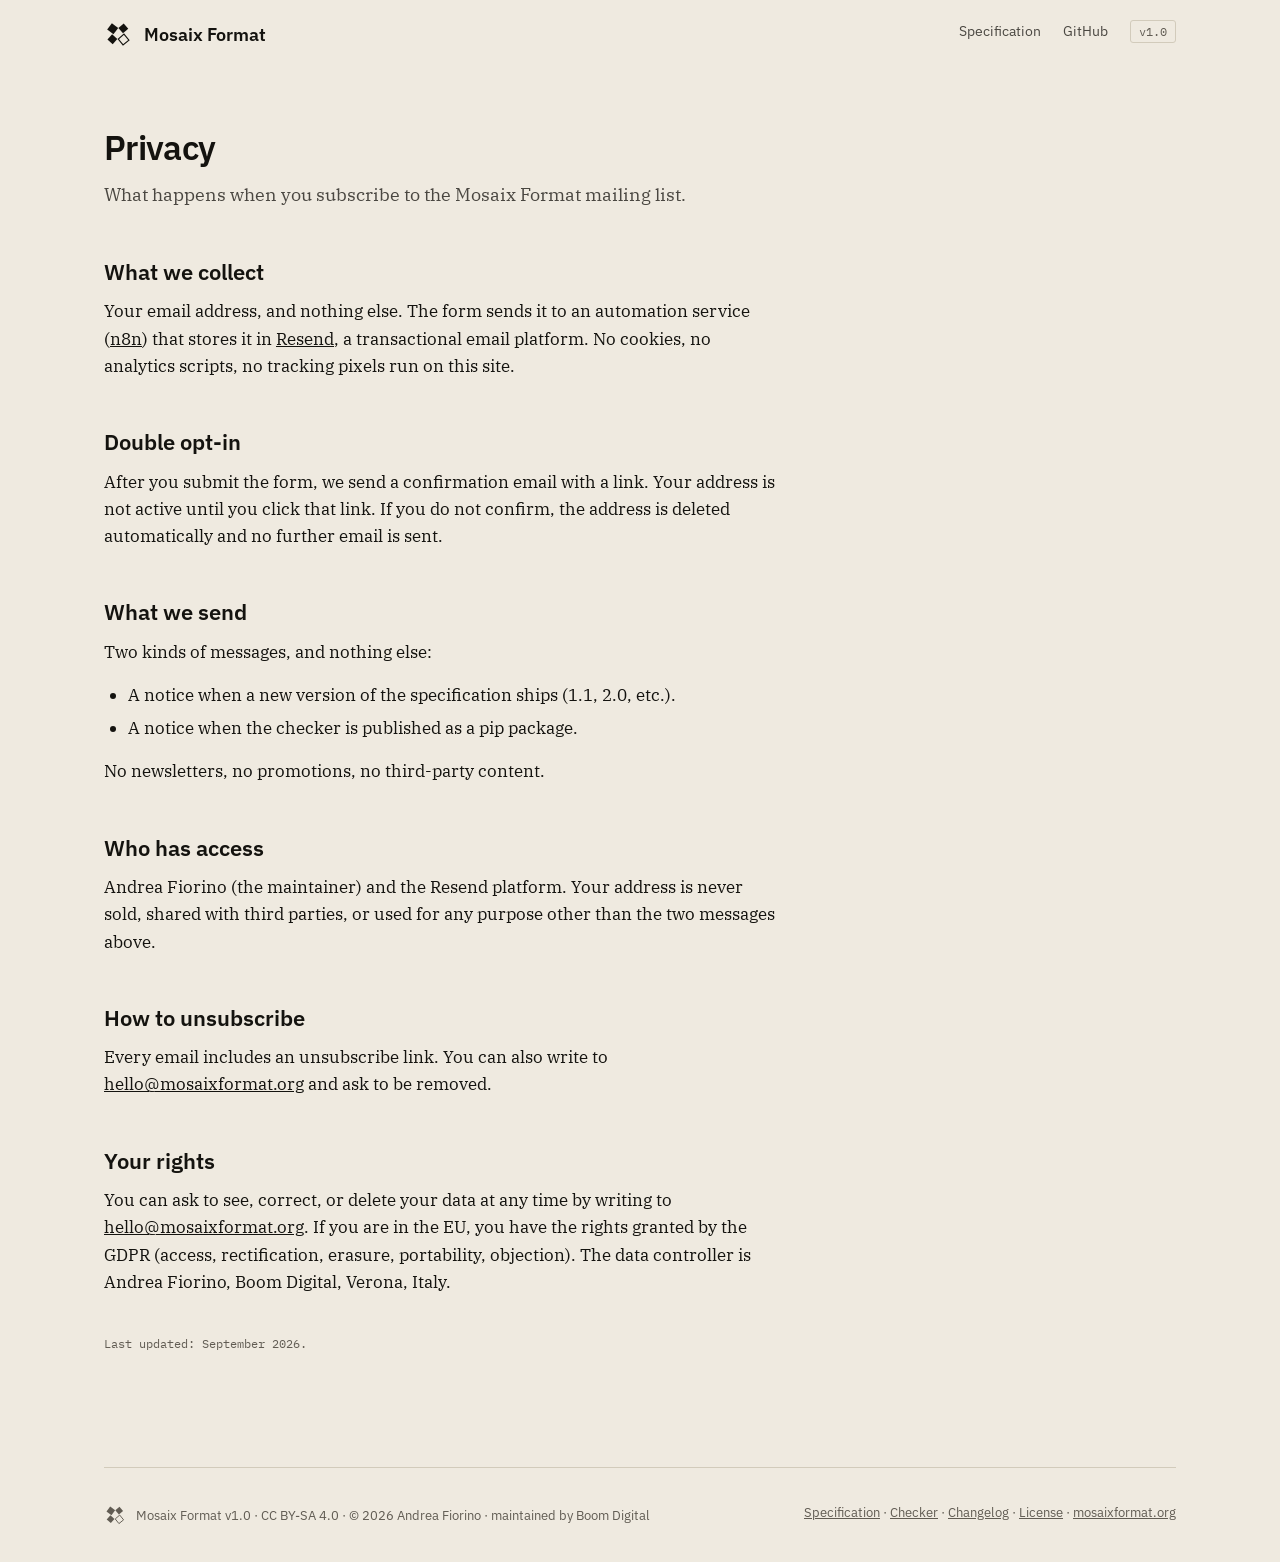
==== site/privacy.html @ 6bbe11b6 "site: keep-me-posted form, privacy page, Claude Skill files Wires the newsletter form to the real n8" ====
<!doctype html>
<html lang="en">
<head>
<meta charset="utf-8">
<meta name="viewport" content="width=device-width, initial-scale=1">
<title>Privacy — Mosaix Format</title>
<meta name="description" content="What we collect when you subscribe to the Mosaix Format mailing list, and your rights.">
<link rel="canonical" href="https://mosaixformat.org/privacy.html">
<link rel="icon" type="image/svg+xml" href="favicon.svg">
<link rel="stylesheet" href="fonts/plex.css">
<style>
  :root{--paper:#efeae0;--paper2:#e4ded1;--ink:#14130f;--ink2:#4a4741;--ink3:#615c53;--line:#d2cbbb;--gold:#c9a227;
    --sans:"IBM Plex Sans",system-ui,sans-serif;--serif:"IBM Plex Serif",Georgia,serif;--mono:"IBM Plex Mono",Menlo,monospace;--w:1120px}
  *{box-sizing:border-box}
  body{margin:0;background:var(--paper);color:var(--ink);font:17px/1.6 var(--serif);-webkit-font-smoothing:antialiased}
  a{color:inherit}
  .wrap{max-width:var(--w);margin:0 auto;padding:0 24px}
  nav{display:flex;align-items:center;justify-content:space-between;padding:20px 0;font:14px var(--sans);gap:12px}
  nav .brand{display:flex;align-items:center;gap:12px;font-weight:600;font-size:18px;text-decoration:none}
  nav .brand svg{width:28px;height:28px}
  nav ul{list-style:none;display:flex;gap:22px;margin:0;padding:0}
  nav ul a{color:var(--ink2);text-decoration:none}nav ul a:hover{color:var(--ink)}
  nav .ver{font:12px var(--mono);color:var(--ink3);border:1px solid var(--line);padding:3px 8px;border-radius:3px;white-space:nowrap}
  .content{max-width:680px;padding:60px 0 100px}
  h1{font:600 34px/1.15 var(--sans);letter-spacing:-.02em;margin:0 0 14px}
  h2{font:600 22px/1.3 var(--sans);margin:48px 0 12px}
  p{margin:0 0 16px}
  ul{margin:0 0 16px;padding-left:24px}
  li{margin:0 0 6px}
  .sub{color:var(--ink2);font-size:18px;margin:0 0 40px}
  .cap{font:11.5px var(--mono);color:var(--ink3);margin-top:40px}
  footer{padding:36px 0;border-top:1px solid var(--line);font:12.5px var(--sans);color:var(--ink3);display:flex;flex-wrap:wrap;justify-content:space-between;gap:12px}
  footer .fb{display:flex;align-items:center;gap:10px}
  footer .fb svg{width:22px;height:22px}
  footer a{color:var(--ink3);text-decoration:underline}
  @media(max-width:600px){.content{padding:40px 0 60px}h1{font-size:28px}}
</style>
</head>
<body>
<div class="wrap">

<nav>
  <a class="brand" href="/">
    <svg viewBox="0 0 100 100" aria-hidden="true"><g fill="currentColor"><polygon transform="translate(31 31) rotate(41)" points="-15,-13 13,-15 15,13 -13,15"/><polygon transform="translate(69 30) rotate(47)" points="-12,-13 13,-12 12,13 -13,12"/><polygon transform="translate(30 69) rotate(44)" points="-13,-12 12,-13 13,12 -12,13"/></g><polygon transform="translate(70 70) rotate(49)" points="-14,-14 14,-13 13,14 -14,13" fill="none" stroke="currentColor" stroke-width="4"/></svg>
    Mosaix Format
  </a>
  <ul>
    <li><a href="spec.html">Specification</a></li>
    <li><a href="https://github.com/mosaix-format/spec">GitHub</a></li>
    <li><span class="ver">v1.0</span></li>
  </ul>
</nav>

<div class="content">
  <h1>Privacy</h1>
  <p class="sub">What happens when you subscribe to the Mosaix Format mailing list.</p>

  <h2>What we collect</h2>
  <p>Your email address, and nothing else. The form sends it to an automation service (<a href="https://n8n.io">n8n</a>) that stores it in <a href="https://resend.com">Resend</a>, a transactional email platform. No cookies, no analytics scripts, no tracking pixels run on this site.</p>

  <h2>Double opt-in</h2>
  <p>After you submit the form, we send a confirmation email with a link. Your address is not active until you click that link. If you do not confirm, the address is deleted automatically and no further email is sent.</p>

  <h2>What we send</h2>
  <p>Two kinds of messages, and nothing else:</p>
  <ul>
    <li>A notice when a new version of the specification ships (1.1, 2.0, etc.).</li>
    <li>A notice when the checker is published as a pip package.</li>
  </ul>
  <p>No newsletters, no promotions, no third-party content.</p>

  <h2>Who has access</h2>
  <p>Andrea Fiorino (the maintainer) and the Resend platform. Your address is never sold, shared with third parties, or used for any purpose other than the two messages above.</p>

  <h2>How to unsubscribe</h2>
  <p>Every email includes an unsubscribe link. You can also write to <a href="mailto:hello@mosaixformat.org">hello@mosaixformat.org</a> and ask to be removed.</p>

  <h2>Your rights</h2>
  <p>You can ask to see, correct, or delete your data at any time by writing to <a href="mailto:hello@mosaixformat.org">hello@mosaixformat.org</a>. If you are in the EU, you have the rights granted by the GDPR (access, rectification, erasure, portability, objection). The data controller is Andrea Fiorino, Boom Digital, Verona, Italy.</p>

  <p class="cap">Last updated: September 2026.</p>
</div>

<footer>
  <span class="fb"><svg viewBox="0 0 100 100" aria-hidden="true"><g fill="currentColor"><polygon transform="translate(31 31) rotate(41)" points="-15,-13 13,-15 15,13 -13,15"/><polygon transform="translate(69 30) rotate(47)" points="-12,-13 13,-12 12,13 -13,12"/><polygon transform="translate(30 69) rotate(44)" points="-13,-12 12,-13 13,12 -12,13"/></g><polygon transform="translate(70 70) rotate(49)" points="-14,-14 14,-13 13,14 -14,13" fill="none" stroke="currentColor" stroke-width="4"/></svg>Mosaix Format v1.0 · CC BY-SA 4.0 · © 2026 Andrea Fiorino · maintained by Boom Digital</span>
  <span><a href="spec.html">Specification</a> · <a href="spec.html#checker">Checker</a> · <a href="CHANGELOG.md">Changelog</a> · <a href="LICENSE.md">License</a> · <a href="https://mosaixformat.org">mosaixformat.org</a></span>
</footer>
</div>
</body>
</html>
---- site/fonts/plex.css ----
/* IBM Plex — SIL Open Font License 1.1 — latin subset, self-hosted */
@font-face{font-family:'IBM Plex Mono';font-style:normal;font-weight:400;font-display:swap;src:url(IBMPlexMono-400.woff2) format('woff2')}
@font-face{font-family:'IBM Plex Mono';font-style:normal;font-weight:500;font-display:swap;src:url(IBMPlexMono-500.woff2) format('woff2')}
@font-face{font-family:'IBM Plex Serif';font-style:italic;font-weight:400;font-display:swap;src:url(IBMPlexSerif-400-italic.woff2) format('woff2')}
@font-face{font-family:'IBM Plex Serif';font-style:normal;font-weight:400;font-display:swap;src:url(IBMPlexSerif-400.woff2) format('woff2')}
@font-face{font-family:'IBM Plex Serif';font-style:normal;font-weight:600;font-display:swap;src:url(IBMPlexSerif-600.woff2) format('woff2')}
@font-face{font-family:'IBM Plex Sans';font-style:normal;font-weight:400 600;font-display:swap;src:url(IBMPlexSans-var.woff2) format('woff2')}
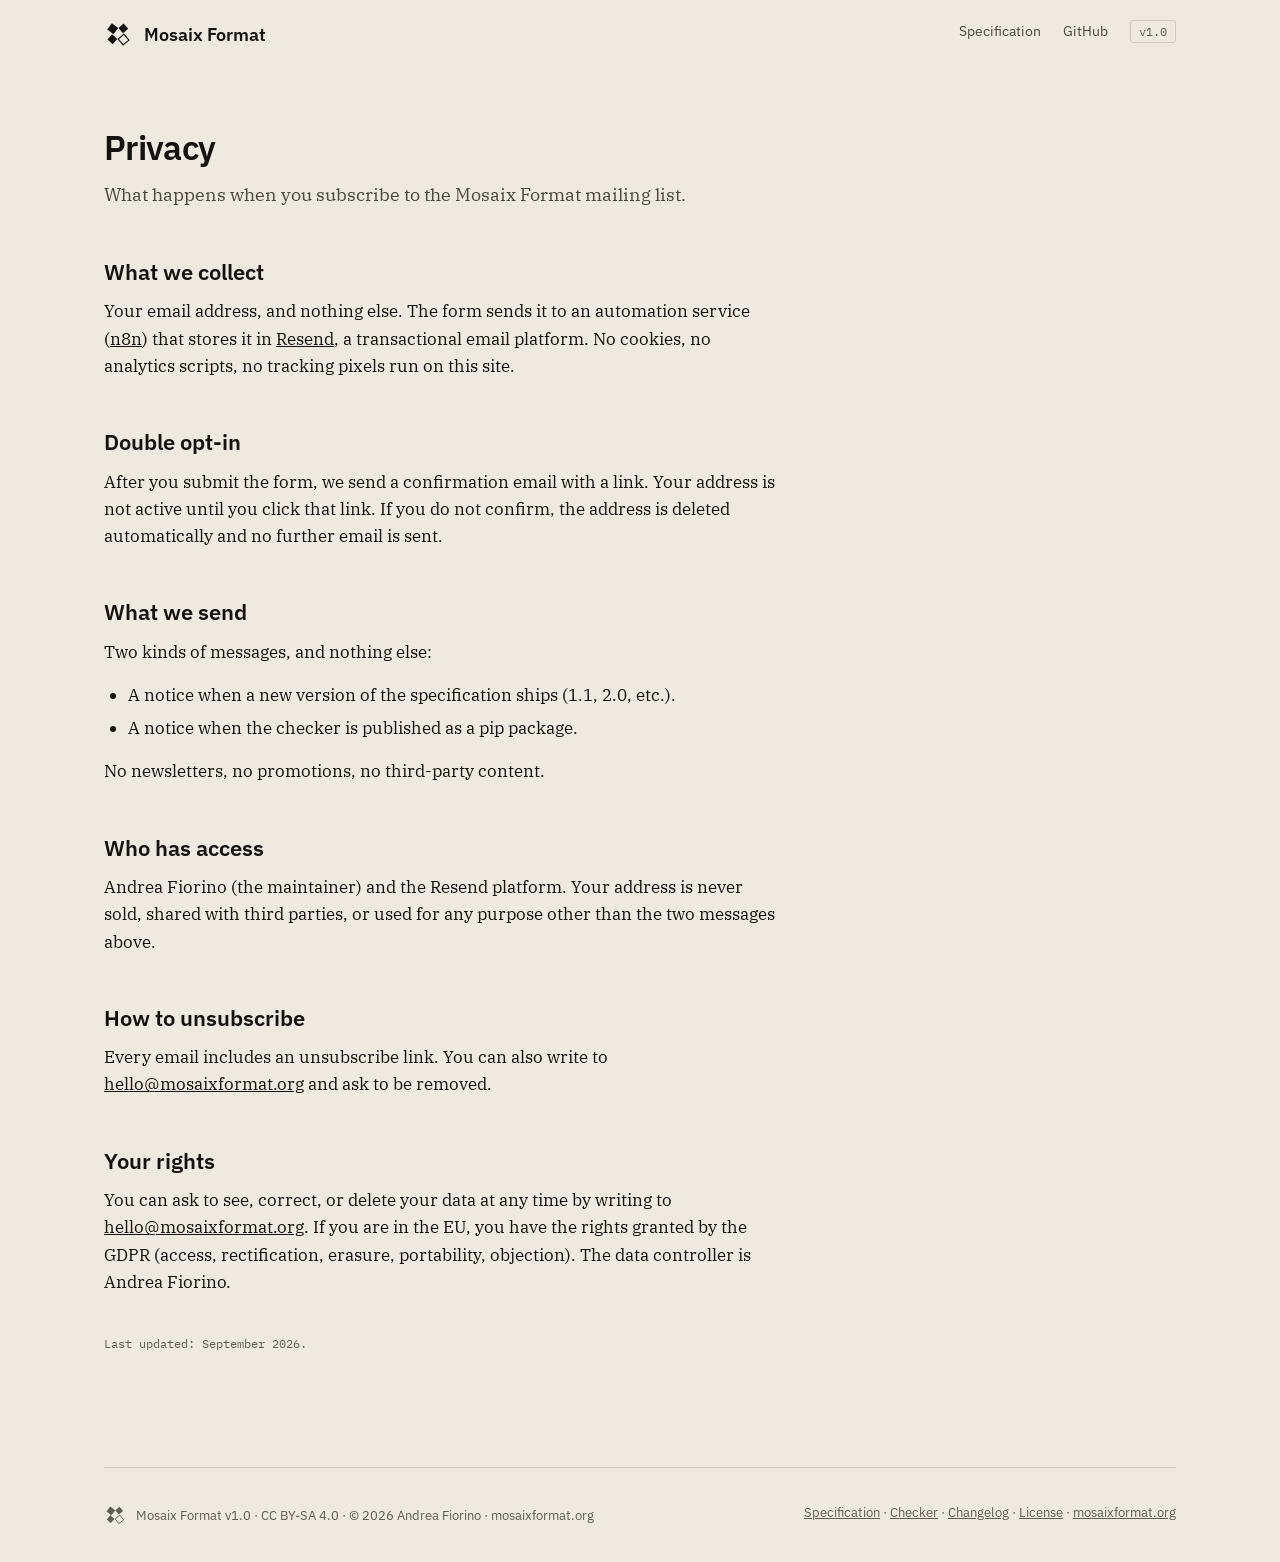
==== commit a59411b6: "chore: remove Boom Digital and Verona from all public texts Strip "maintained by Boom Digital" from " ====
--- a/site/privacy.html
+++ b/site/privacy.html
@@ -1,4 +1,4 @@
-<!doctype html>
+﻿<!doctype html>
 <html lang="en">
 <head>
 <meta charset="utf-8">
@@ -76,13 +76,13 @@
   <p>Every email includes an unsubscribe link. You can also write to <a href="mailto:hello@mosaixformat.org">hello@mosaixformat.org</a> and ask to be removed.</p>
 
   <h2>Your rights</h2>
-  <p>You can ask to see, correct, or delete your data at any time by writing to <a href="mailto:hello@mosaixformat.org">hello@mosaixformat.org</a>. If you are in the EU, you have the rights granted by the GDPR (access, rectification, erasure, portability, objection). The data controller is Andrea Fiorino, Boom Digital, Verona, Italy.</p>
+  <p>You can ask to see, correct, or delete your data at any time by writing to <a href="mailto:hello@mosaixformat.org">hello@mosaixformat.org</a>. If you are in the EU, you have the rights granted by the GDPR (access, rectification, erasure, portability, objection). The data controller is Andrea Fiorino.</p>
 
   <p class="cap">Last updated: September 2026.</p>
 </div>
 
 <footer>
-  <span class="fb"><svg viewBox="0 0 100 100" aria-hidden="true"><g fill="currentColor"><polygon transform="translate(31 31) rotate(41)" points="-15,-13 13,-15 15,13 -13,15"/><polygon transform="translate(69 30) rotate(47)" points="-12,-13 13,-12 12,13 -13,12"/><polygon transform="translate(30 69) rotate(44)" points="-13,-12 12,-13 13,12 -12,13"/></g><polygon transform="translate(70 70) rotate(49)" points="-14,-14 14,-13 13,14 -14,13" fill="none" stroke="currentColor" stroke-width="4"/></svg>Mosaix Format v1.0 · CC BY-SA 4.0 · © 2026 Andrea Fiorino · maintained by Boom Digital</span>
+  <span class="fb"><svg viewBox="0 0 100 100" aria-hidden="true"><g fill="currentColor"><polygon transform="translate(31 31) rotate(41)" points="-15,-13 13,-15 15,13 -13,15"/><polygon transform="translate(69 30) rotate(47)" points="-12,-13 13,-12 12,13 -13,12"/><polygon transform="translate(30 69) rotate(44)" points="-13,-12 12,-13 13,12 -12,13"/></g><polygon transform="translate(70 70) rotate(49)" points="-14,-14 14,-13 13,14 -14,13" fill="none" stroke="currentColor" stroke-width="4"/></svg>Mosaix Format v1.0 · CC BY-SA 4.0 · © 2026 Andrea Fiorino · mosaixformat.org</span>
   <span><a href="spec.html">Specification</a> · <a href="spec.html#checker">Checker</a> · <a href="CHANGELOG.md">Changelog</a> · <a href="LICENSE.md">License</a> · <a href="https://mosaixformat.org">mosaixformat.org</a></span>
 </footer>
 </div>
